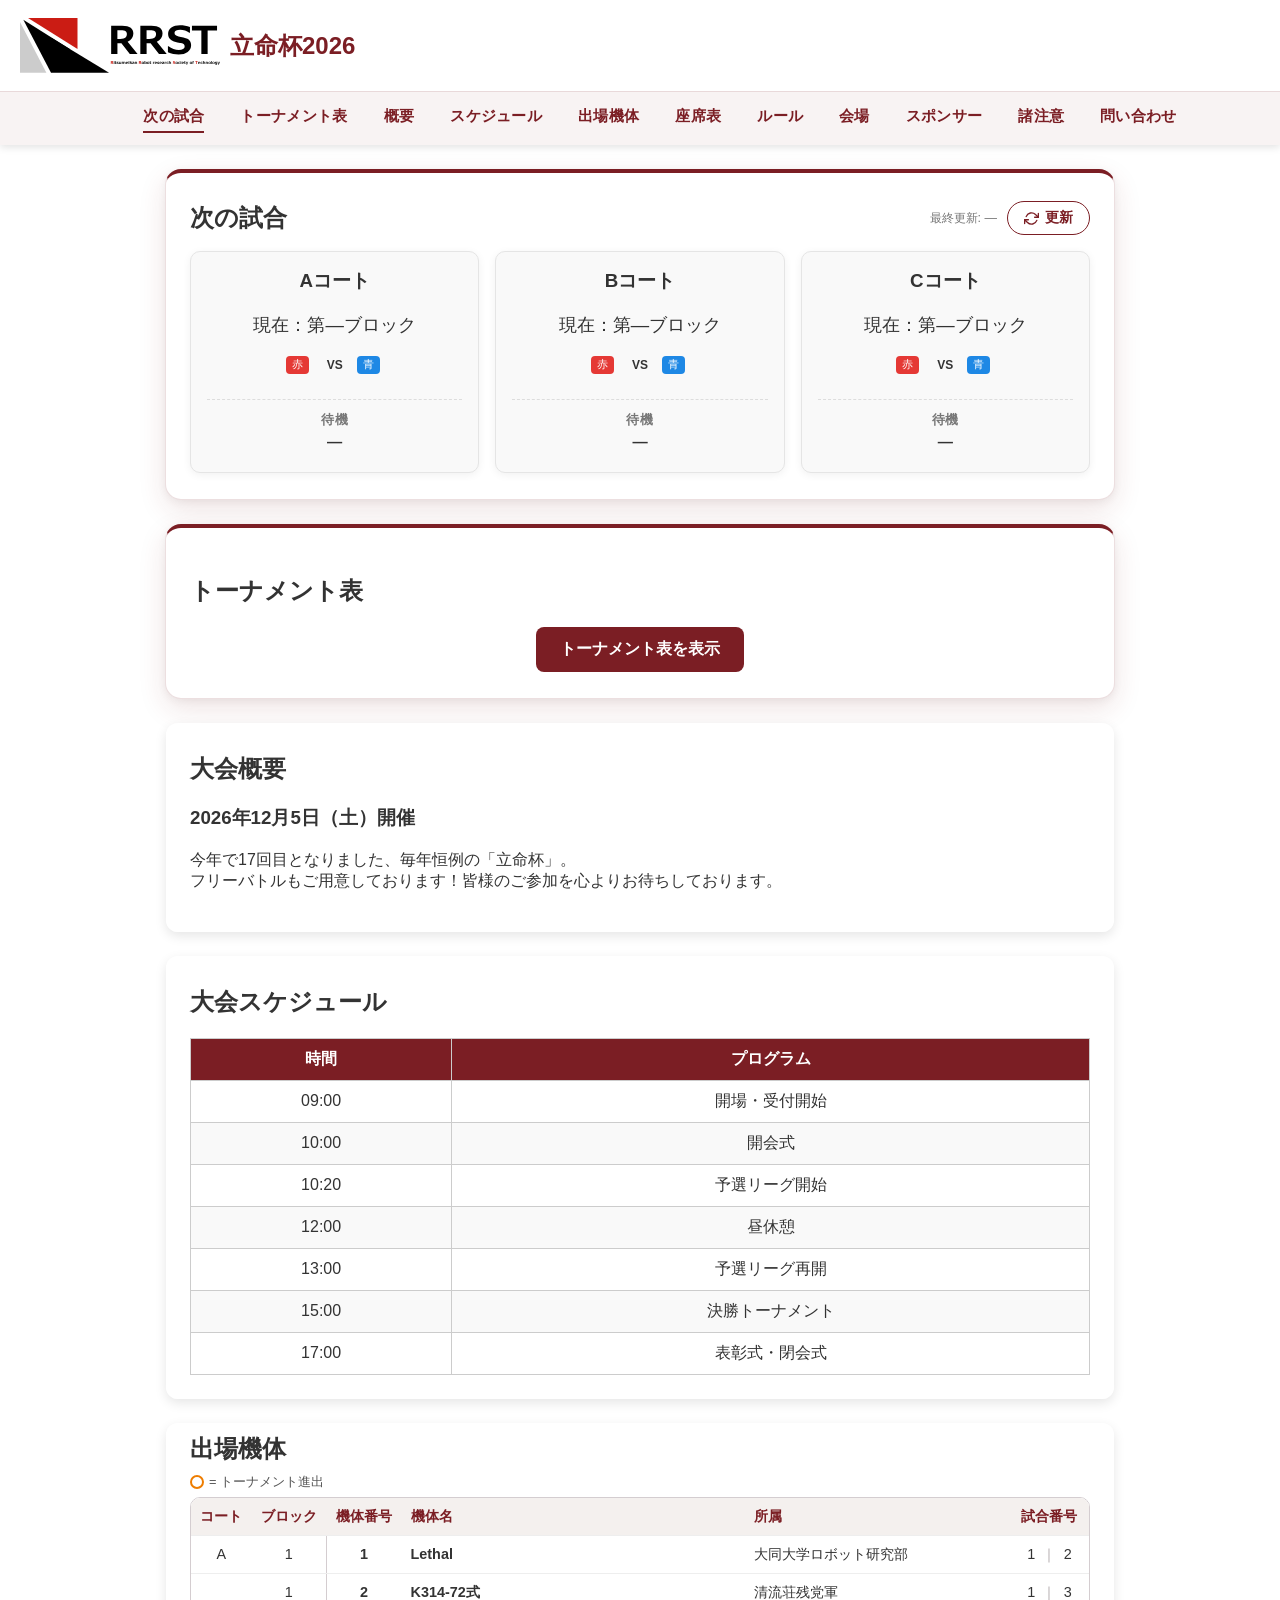
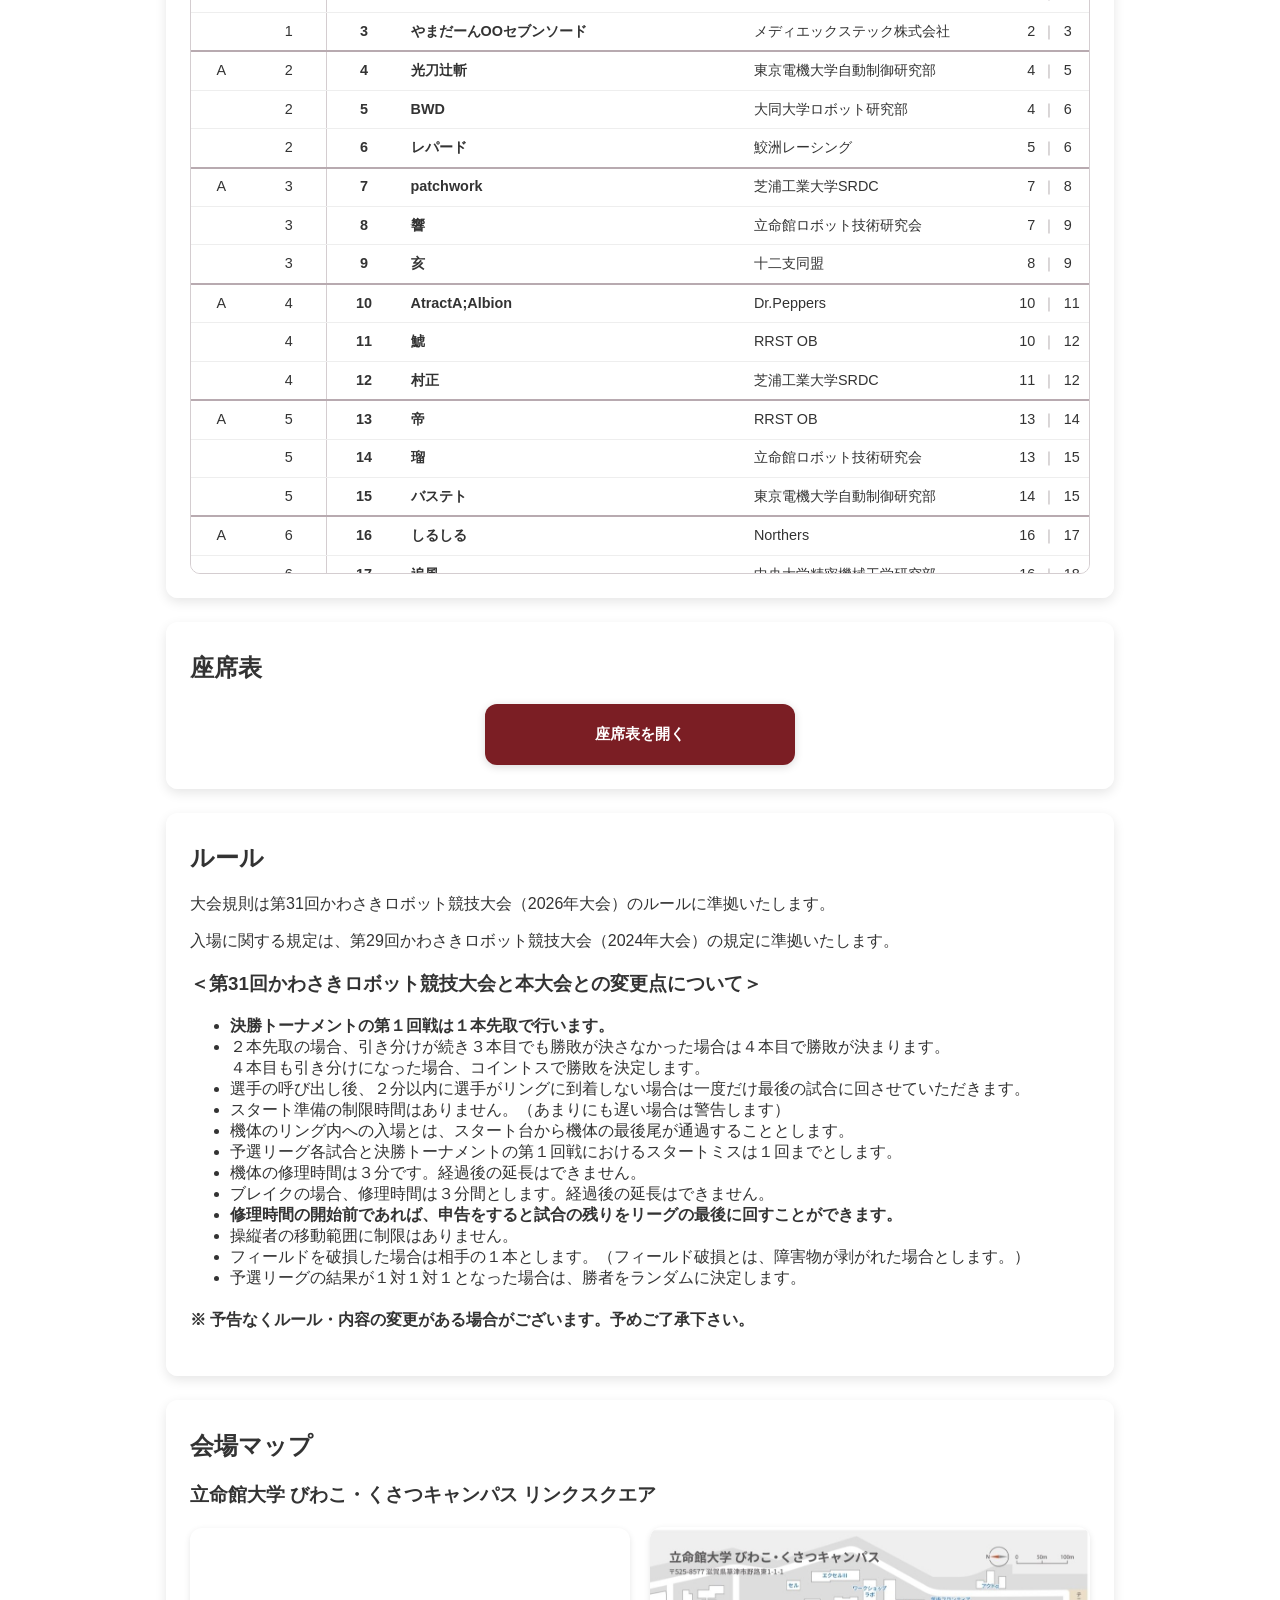
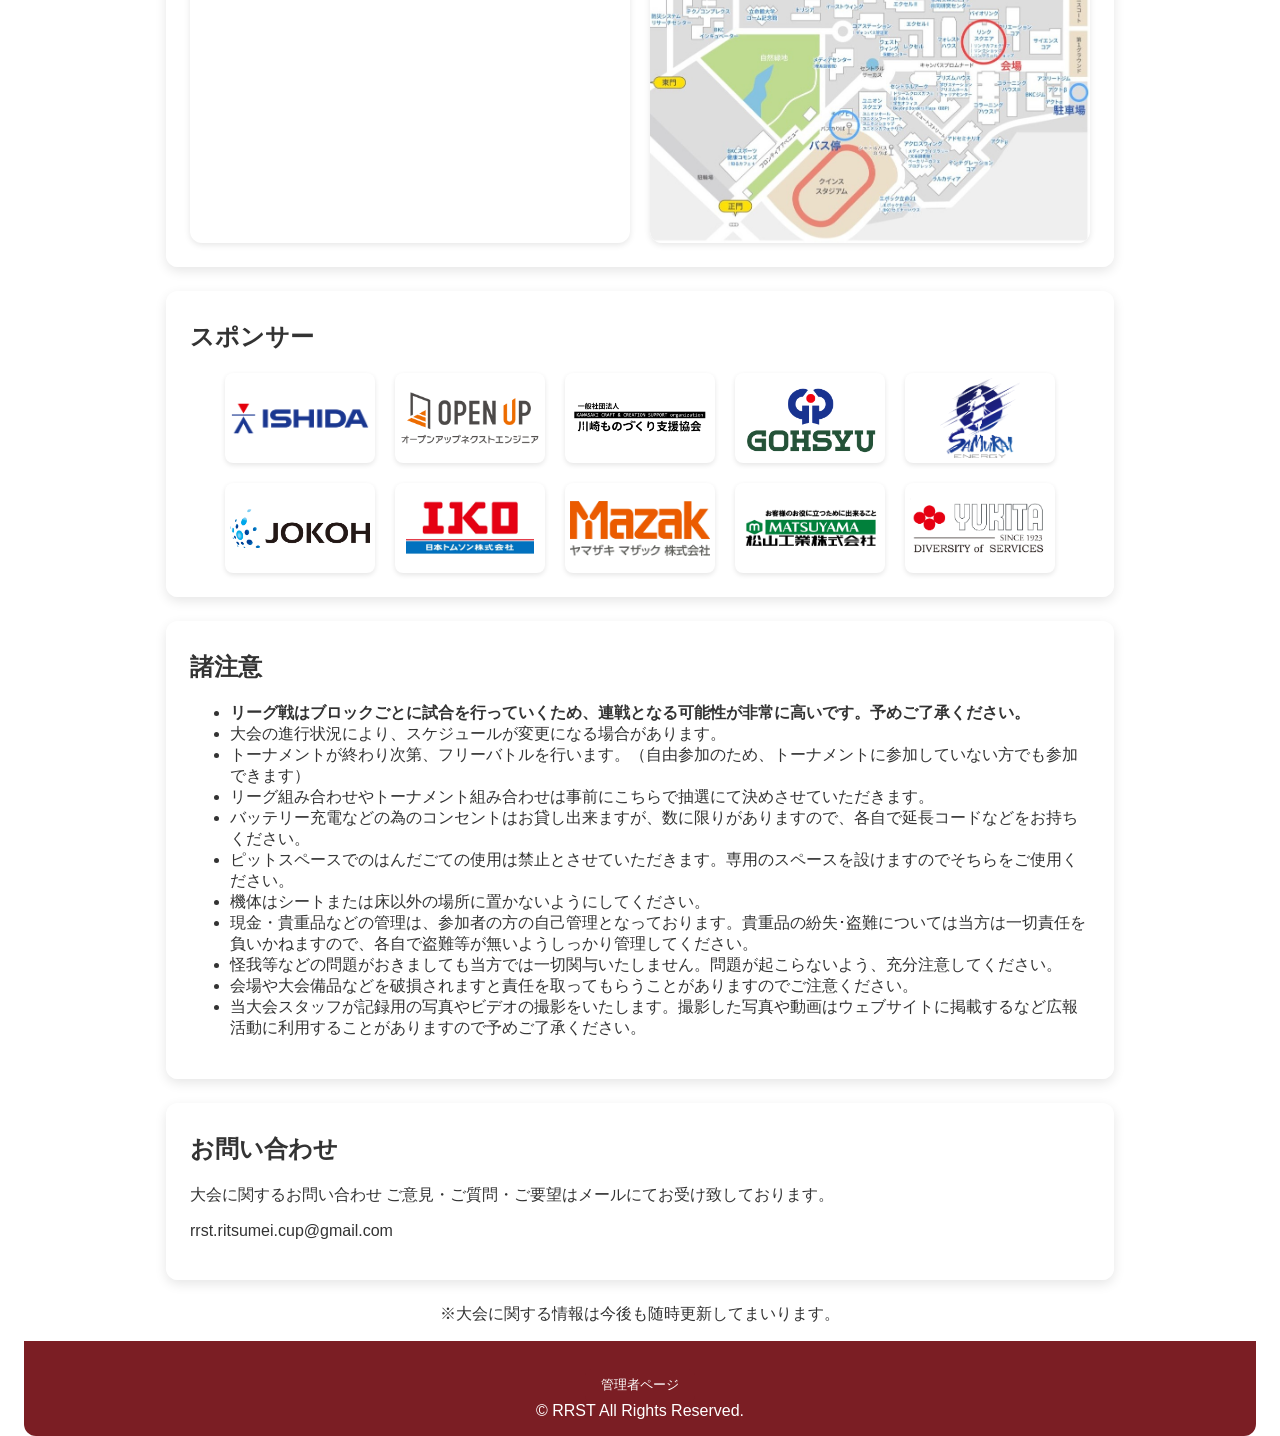
==== index.html @ b20a4079 "進出アイコン調整済み" ====
<!DOCTYPE html>
<html lang="ja">
<head>
  <meta charset="utf-8" />
  <meta name="viewport" content="width=device-width, initial-scale=1" />
  <title>立命杯2026</title>
  
  <!-- キャッシュ制御 -->
  <meta http-equiv="Cache-Control" content="no-cache, no-store, must-revalidate" />
  <meta http-equiv="Pragma" content="no-cache" />
  <meta http-equiv="Expires" content="0" />
  
  <link rel="stylesheet" href="style.css?v=20260833">
</head>
<body>
  <!-- オープニングエフェクト -->
  <div class="opening-overlay">
    <div class="opening-lines" aria-hidden="true">
      <span></span><span></span><span></span><span></span>
      <span></span><span></span><span></span><span></span>
    </div>
    <div class="opening-content">
      <div class="opening-logo">
        <img src="image/logo.svg" alt="立命杯2026">
      </div>
      <h1 class="opening-title">立命杯 <span data-setting="year">2026</span></h1>
      <p class="opening-date"><span data-setting="date-dot">2026.12.5(土)</span> 開催</p>
      <div class="opening-line"></div>
    </div>
  </div>

   <header>
    <div class="header-top">
      <div class="brand">
        <div class="logo">
          <img src="image/logo.svg" alt="大会ロゴ">
        </div>
        <div>
          <div class="title">立命杯<span data-setting="year">2026</span></div>
        </div>
      </div>

    <button class="menu-toggle" aria-label="メニューを開く">☰</button>
    </div>

    <div class="quick-nav" id="quick-nav">
      <a href="#entry" data-target="entry" data-show-if="entryOpen" style="display:none">応募</a>
      <a href="#next-match" data-target="next-match">次の試合</a>
      <a href="#tournament" data-target="tournament">トーナメント表</a>
      <a href="#schedule" data-target="schedule">スケジュール</a>
      <a href="#entries" data-target="entries">出場機体</a>
      <a href="#documents" data-target="documents">座席表</a>
      <a href="#rules" data-target="rules">ルール</a>
      <a href="#venue" data-target="venue">会場</a>
    </div>

    <nav>
      <a href="#entry" data-show-if="entryOpen" style="display:none">応募</a>
      <a href="#next-match">次の試合</a>
      <a href="#tournament">トーナメント表</a>
      <a href="#about">概要</a>
      <a href="#schedule">スケジュール</a>
      <a href="#entries">出場機体</a>
      <a href="#documents">座席表</a>
      <a href="#rules">ルール</a>
      <a href="#venue">会場</a>
      <a href="#sponsors">スポンサー</a>
      <a href="#caution">諸注意</a>
      <a href="#contact">問い合わせ</a>
    </nav>
  </header>

  <main>
    <!-- 応募セクション: 表示するかどうかは、管理者ページの「大会設定」で決めます(settings.txt の entryOpen) -->
    <section id="entry" class="card" data-show-if="entryOpen" style="display:none">
      <h2>応募</h2>
      <p>試合に参加される方は以下のボタンからお申し込みください。</p>
      <p>〆切：10月10日</p>
      <div style="text-align: center; margin-top: 1rem;">
        <a href="#" data-href-setting="entryFormUrl" 
           style="display: inline-block; padding: 12px 24px; background-color: var(--primary); color: white; text-decoration: none; border-radius: 8px; font-weight: bold; text-align: center;">
          応募フォームを開く
        </a>
      </div>
    </section>

    <!-- 次の試合（最優先で先頭に表示） -->
    <section id="next-match" class="card2">
      <div class="next-match-head">
        <h2>次の試合</h2>
        <div class="refresh-area">
          <span class="last-updated" id="last-updated">最終更新: —</span>
          <button id="refresh-match-btn" class="refresh-btn" type="button">
            <span class="refresh-icon">
              <svg viewBox="0 0 24 24" width="15" height="15" fill="none" stroke="currentColor" stroke-width="2.2" stroke-linecap="round" stroke-linejoin="round">
                <polyline points="23 4 23 10 17 10"></polyline>
                <polyline points="1 20 1 14 7 14"></polyline>
                <path d="M3.51 9a9 9 0 0 1 14.85-3.36L23 10M1 14l4.64 4.36A9 9 0 0 0 20.49 15"></path>
              </svg>
            </span>
            更新
          </button>
        </div>
      </div>
      <div class="courts">
        <div class="court">
          <div class="court-head">
            <h3>Aコート</h3>
            <button class="refresh-btn-mini" type="button" data-court="a" aria-label="Aコートを更新">
              <svg viewBox="0 0 24 24" width="13" height="13" fill="none" stroke="currentColor" stroke-width="2.4" stroke-linecap="round" stroke-linejoin="round">
                <polyline points="23 4 23 10 17 10"></polyline>
                <polyline points="1 20 1 14 7 14"></polyline>
                <path d="M3.51 9a9 9 0 0 1 14.85-3.36L23 10M1 14l4.64 4.36A9 9 0 0 0 20.49 15"></path>
              </svg>
              更新
            </button>
          </div>
          <p class="nmsize">現在：第<span id="match-a">—</span>ブロック</p>
          <p class="color-legend"><span class="label-red">赤</span><span class="vs">VS</span><span class="label-blue">青</span></p>
          <div class="match-list" id="match-a-list"></div>
          <div class="waiting-block">
            <p class="waiting-label">待機</p>
            <p class="waiting-roster" id="match-a-waiting-roster">—</p>
            <div class="waiting-match-list" id="match-a-waiting-list"></div>
          </div>
        </div>

        <div class="court">
          <div class="court-head">
            <h3>Bコート</h3>
            <button class="refresh-btn-mini" type="button" data-court="b" aria-label="Bコートを更新">
              <svg viewBox="0 0 24 24" width="13" height="13" fill="none" stroke="currentColor" stroke-width="2.4" stroke-linecap="round" stroke-linejoin="round">
                <polyline points="23 4 23 10 17 10"></polyline>
                <polyline points="1 20 1 14 7 14"></polyline>
                <path d="M3.51 9a9 9 0 0 1 14.85-3.36L23 10M1 14l4.64 4.36A9 9 0 0 0 20.49 15"></path>
              </svg>
              更新
            </button>
          </div>
          <p class="nmsize">現在：第<span id="match-b">—</span>ブロック</p>
          <p class="color-legend"><span class="label-red">赤</span><span class="vs">VS</span><span class="label-blue">青</span></p>
          <div class="match-list" id="match-b-list"></div>
          <div class="waiting-block">
            <p class="waiting-label">待機</p>
            <p class="waiting-roster" id="match-b-waiting-roster">—</p>
            <div class="waiting-match-list" id="match-b-waiting-list"></div>
          </div>
        </div>

        <div class="court">
          <div class="court-head">
            <h3>Cコート</h3>
            <button class="refresh-btn-mini" type="button" data-court="c" aria-label="Cコートを更新">
              <svg viewBox="0 0 24 24" width="13" height="13" fill="none" stroke="currentColor" stroke-width="2.4" stroke-linecap="round" stroke-linejoin="round">
                <polyline points="23 4 23 10 17 10"></polyline>
                <polyline points="1 20 1 14 7 14"></polyline>
                <path d="M3.51 9a9 9 0 0 1 14.85-3.36L23 10M1 14l4.64 4.36A9 9 0 0 0 20.49 15"></path>
              </svg>
              更新
            </button>
          </div>
          <p class="nmsize">現在：第<span id="match-c">—</span>ブロック</p>
          <p class="color-legend"><span class="label-red">赤</span><span class="vs">VS</span><span class="label-blue">青</span></p>
          <div class="match-list" id="match-c-list"></div>
          <div class="waiting-block">
            <p class="waiting-label">待機</p>
            <p class="waiting-roster" id="match-c-waiting-roster">—</p>
            <div class="waiting-match-list" id="match-c-waiting-list"></div>
          </div>
        </div>
      </div>
    </section>
 
    <!-- トーナメント表 -->
    <section id="tournament" class="card2">
      <h2>トーナメント表</h2>
      <div style="text-align: center; margin-top: 1rem;">
        <a href="tournament.html" 
           style="display: inline-block; padding: 12px 24px; background-color: var(--primary); color: white; text-decoration: none; border-radius: 8px; font-weight: bold; text-align: center;">
          トーナメント表を表示
        </a>
      </div>
    </section>

    <!-- 大会概要 -->
    <section id="about" class="card">
      <h2>大会概要</h2>
      <h3><span data-setting="date-long">2026年12月5日（土）</span>開催</h3>
      <p>今年で<span data-setting="edition">17</span>回目となりました、毎年恒例の「立命杯」。
      </br>フリーバトルもご用意しております！皆様のご参加を心よりお待ちしております。</p>
    </section>

    <!-- スケジュール -->
    <section id="schedule" class="card">
      <h2>大会スケジュール</h2>
      <table class="schedule-table">
        <thead>
          <tr>
            <th>時間</th>
            <th>プログラム</th>
          </tr>
        </thead>
        <tbody>
          <tr>
            <td>09:00</td>
            <td>開場・受付開始</td>
          </tr>
          <tr>
            <td>10:00</td>
            <td>開会式</td>
          </tr>
          <tr>
            <td>10:20</td>
            <td>予選リーグ開始</td>
          </tr>
          <tr>
            <td>12:00</td>
            <td>昼休憩</td>
          </tr>
          <tr>
            <td>13:00</td>
            <td>予選リーグ再開</td>
          </tr>
          <tr>
            <td>15:00</td>
            <td>決勝トーナメント</td>
          </tr>
          <tr>
            <td>17:00</td>
            <td>表彰式・閉会式</td>
          </tr>
        </tbody>
      </table>
    </section>

    <!-- 出場機体(documents/entries.csv を entries.js が読み込んで表示) -->
    <section id="entries" class="card" hidden>
      <h2>出場機体</h2>
      <div id="entry-list"></div>
    </section>


    <!-- 座席表 -->
    <section id="documents" class="card">
      <h2>座席表</h2>
      <div class="document-links">
        <!--
        <a href="documents/リーグ表_Aリング.pdf" target="_blank" class="document-link">
          <span class="icon">📄</span>
          <span class="text">Aリーグ表を開く</span>
        </a>
        <a href="documents/リーグ表_Bリング.pdf" target="_blank" class="document-link">
          <span class="icon">📄</span>
          <span class="text">Bリーグ表を開く</span>
        </a>
        <a href="documents/リーグ表_Cリング.pdf" target="_blank" class="document-link">
          <span class="icon">📄</span>
          <span class="text">Cリーグ表を開く</span>
        </a>
        -->
        <a href="documents/座席表.pdf" target="_blank" class="document-link">
          <span class="text">座席表を開く</span>
        </a>
      </div>
    </section>

    <!-- ルール -->
    <section id="rules" class="card">
      <h2>ルール</h2>
      <p>大会規則は第31回かわさきロボット競技大会（2026年大会）のルールに準拠いたします。</p>
      <p>入場に関する規定は、第29回かわさきロボット競技大会（2024年大会）の規定に準拠いたします。</p>
      <h3>＜第31回かわさきロボット競技大会と本大会との変更点について＞</h3>
      <ul>
        <li><strong>決勝トーナメントの第１回戦は１本先取で行います。</strong></li>
        <li>２本先取の場合、引き分けが続き３本目でも勝敗が決さなかった場合は４本目で勝敗が決まります。
        </br>４本目も引き分けになった場合、コイントスで勝敗を決定します。</li>
        <li>選手の呼び出し後、２分以内に選手がリングに到着しない場合は一度だけ最後の試合に回させていただきます。</li>
        <li>スタート準備の制限時間はありません。（あまりにも遅い場合は警告します）</li>
        <li>機体のリング内への入場とは、スタート台から機体の最後尾が通過することとします。</li>
        <li>予選リーグ各試合と決勝トーナメントの第１回戦におけるスタートミスは１回までとします。</li>
        <li>機体の修理時間は３分です。経過後の延長はできません。</li>
        <li>ブレイクの場合、修理時間は３分間とします。経過後の延長はできません。</li>
        <li><strong>修理時間の開始前であれば、申告をすると試合の残りをリーグの最後に回すことができます。</strong></li>
        <li>操縦者の移動範囲に制限はありません。</li>
        <li>フィールドを破損した場合は相手の１本とします。（フィールド破損とは、障害物が剥がれた場合とします。）</li>
        <li>予選リーグの結果が１対１対１となった場合は、勝者をランダムに決定します。</li>
      </ul>
      <h4>※ 予告なくルール・内容の変更がある場合がございます。予めご了承下さい。</h4>
    </section>

    <!-- 会場 -->
    <section id="venue" class="card">
      <h2>会場マップ</h2>
      <h3>立命館大学 びわこ・くさつキャンパス リンクスクエア</h3>
      <div class="venue-container">
        <!-- Google Maps -->
        <iframe 
          src="https://www.google.com/maps/embed?pb=!1m18!1m12!1m3!1d3268.981545885466!2d135.96105967409443!3d34.98212696806354!2m3!1f0!2f0!3f0!3m2!1i1024!2i768!4f13.1!3m3!1m2!1s0x60016dc10d85ceb9%3A0x18a0454b259587c9!2z56uL5ZG96aSo5aSn5a2mIOOBs-OCj-OBk-OBu-OBleOBpOOCreODo-ODs-ODkeOCuQ!5e0!3m2!1sja!2sjp!4v1760561627054!5m2!1sja!2sjp" 
          width="400" height="315" style="border:0;" allowfullscreen="" loading="lazy" referrerpolicy="no-referrer-when-downgrade">
        </iframe>
        
        <!-- 会場写真 -->
        <div class="venue-photo">
          <img src="image/map.jpg" alt="会場の様子">
        </div>
      </div>
    </section>
    
    <!-- スポンサー -->
    <section id="sponsors" class="card"> 
      <h2>スポンサー</h2>
      <div class="sponsor-logos">
        <img src="image/logo1.png" alt="スポンサー1">
        <img src="image/logo2.svg" alt="スポンサー2">
        <img src="image/logo3.png" alt="スポンサー3">
        <img src="image/logo4.gif" alt="スポンサー4">
        <img src="image/logo5.png" alt="スポンサー5">
        <img src="image/logo6.jpg" alt="スポンサー6">
        <img src="image/logo7.webp" alt="スポンサー7">
        <img src="image/logo8.avif" alt="スポンサー8">
        <img src="image/logo9.png" alt="スポンサー9">
        <img src="image/logo10.png" alt="スポンサー10">
      </div>
    </section>

    <section id="caution" class="card">
      <h2>諸注意</h2>
      <ul>
        <li><strong>リーグ戦はブロックごとに試合を行っていくため、連戦となる可能性が非常に高いです。予めご了承ください。</strong></li>
        <li>大会の進行状況により、スケジュールが変更になる場合があります。</li>
        <li>トーナメントが終わり次第、フリーバトルを行います。（自由参加のため、トーナメントに参加していない方でも参加できます）</li>
        <li>リーグ組み合わせやトーナメント組み合わせは事前にこちらで抽選にて決めさせていただきます。</li>
        <li>バッテリー充電などの為のコンセントはお貸し出来ますが、数に限りがありますので、各自で延長コードなどをお持ちください。</li>
        <li>ピットスペースでのはんだごての使用は禁止とさせていただきます。専用のスペースを設けますのでそちらをご使用ください。</li>
        <li>機体はシートまたは床以外の場所に置かないようにしてください。</li>
        <li>現金・貴重品などの管理は、参加者の方の自己管理となっております。貴重品の紛失･盗難については当方は一切責任を負いかねますので、各自で盗難等が無いようしっかり管理してください。</li>
        <li>怪我等などの問題がおきましても当方では一切関与いたしません。問題が起こらないよう、充分注意してください。</li>
        <li>会場や大会備品などを破損されますと責任を取ってもらうことがありますのでご注意ください。</li>
        <li>当大会スタッフが記録用の写真やビデオの撮影をいたします。撮影した写真や動画はウェブサイトに掲載するなど広報活動に利用することがありますので予めご了承ください。</li>
      </ul>
    </section>

    <!-- お問い合わせ -->
    <section id="contact" class="card">
      <h2>お問い合わせ</h2>
      <p>大会に関するお問い合わせ ご意見・ご質問・ご要望はメールにてお受け致しております。</p>
      <p>rrst.ritsumei.cup@gmail.com</p>
    </section>

    <p class="last">※大会に関する情報は今後も随時更新してまいります。</p>
  </main>

  <footer>
    <p class="admin-link"><a href="admin.html">管理者ページ</a></p>
    © RRST All Rights Reserved.
  </footer>

  <!-- 末尾 -->
  <script src="settings.js?v=20261125"></script>
  <script src="script.js?v=20260920"></script>
  <script src="entries.js?v=20261127"></script>
  <script src="quicknav.js?v=20261122"></script>
</body>
</html>
---- style.css ----
html {
  scroll-behavior: smooth;
}

@media (prefers-reduced-motion: reduce) {
  html {
    scroll-behavior: auto;
  }
}

:root {
  --primary: #7b1e24;       /* ヘッダー・アクセント */
  --primary-light: #a54c52; /* ボタンやリンク */
  --bg: #ffffff;            /* ページ全体の背景 */
  --card-bg: rgba(255,255,255,0.9); /* セクション背景（半透明で写真対応） */
  --text-dark: #333;
  --text-light: #fff;
  --muted: #777;
  --header-h: 150px; /* JSで実測して上書きされる（フォールバック値） */
}

body {
  margin: 0;
  font-family: "Noto Sans JP", sans-serif;
  background-color: var(--bg);
  color: var(--text-dark);
  padding-top: var(--header-h); /* ヘッダー固定分の余白（JSで実測して自動調整） */
  padding-left: 24px;
  padding-right: 24px;
}

/* ヘッダー */
header {
  position: fixed;
  top: 0; left: 0;
  width: 100%;
  background-color: #fff;
  color: var(--primary);
  box-shadow: 0 2px 8px rgba(0,0,0,0.12);
  z-index: 1000;
}

/* 1段目：ロゴ＋ハンバーガー */
.header-top {
  display: flex;
  justify-content: space-between;
  align-items: center;
  padding: 8px 20px;
}

header .brand {
  display: flex;
  align-items: center;
  gap: 10px;
  min-width: 0; /* テキスト省略のため */
}

header .logo {
  width: 200px;
  height: 75px;
  flex-shrink: 0;
}

.logo img {
  width: 100%;
  height: 100%;
  object-fit: contain;
}

header .title {
  font-weight: bold;
  font-size: 1.5em;
  white-space: nowrap;
  color: var(--primary);
}

/* 2段目：常時表示のクイックタブバー */
.quick-nav {
  display: flex;
  gap: 8px;
  padding: 8px 16px;
  overflow-x: auto;
  -webkit-overflow-scrolling: touch;
  background-color: rgba(123, 30, 36, 0.05);
  border-top: 1px solid rgba(123, 30, 36, 0.12);
  scrollbar-width: none;
}

.quick-nav::-webkit-scrollbar {
  display: none;
}

.quick-nav a {
  flex-shrink: 0;
  display: flex;
  align-items: center;
  gap: 5px;
  padding: 7px 14px;
  border-radius: 999px;
  background-color: rgba(123, 30, 36, 0.06);
  color: var(--primary);
  text-decoration: none;
  font-size: 0.85em;
  font-weight: bold;
  white-space: nowrap;
  border: 1px solid rgba(123, 30, 36, 0.25);
  transition: background-color 0.2s, transform 0.15s, border-color 0.2s, color 0.2s;
}

.quick-nav a:hover {
  background-color: rgba(123, 30, 36, 0.15);
  transform: translateY(-1px);
}

.quick-nav a.active {
  background-color: var(--primary);
  color: var(--text-light);
  border-color: var(--primary);
}

/* ハンバーガーで開く全項目メニュー（ドロワー） */
header nav {
  display: flex;
  flex-direction: column;
  width: 100%;
  background-color: var(--primary);
  text-align: center;
  overflow: hidden;
  max-height: 0;
  opacity: 0;
  padding: 0;
  transition: max-height 0.35s ease, opacity 0.25s ease, padding 0.35s ease;
  box-shadow: 0 6px 10px rgba(0,0,0,0.2);
}

header nav a {
  display: block;
  margin: 0;
  padding: 12px 0;
  text-decoration: none;
  color: var(--text-light);
  font-weight: bold;
  border-top: 1px solid rgba(255,255,255,0.15);
}

header nav a:hover {
  background-color: rgba(255,255,255,0.1);
  color: #f4cccc;
}

/* メニュー展開時 */
header.nav-open nav {
  max-height: 600px;
  opacity: 1;
  padding: 4px 0 10px;
}

/* ハンバーガーボタン */
.menu-toggle {
  display: block;
  font-size: 1.8rem;
  line-height: 1;
  background: none;
  border: none;
  color: var(--primary);
  cursor: pointer;
  margin-right: 0;
  padding: 4px 8px;
  transition: transform 0.3s ease;
}

header.nav-open .menu-toggle {
  transform: rotate(90deg);
}

/* ---------- パソコン版：フルメニューを常時横並びで表示 ---------- */
@media (min-width: 901px) {
  .menu-toggle {
    display: none;
  }

  .quick-nav {
    display: none;
  }

  header nav {
    position: static;
    display: flex;
    flex-direction: row;
    justify-content: center;
    align-items: center;
    flex-wrap: wrap;
    gap: 8px 36px;
    width: 100%;
    max-height: none;
    opacity: 1;
    overflow: visible;
    padding: 12px 20px;
    background-color: rgba(123, 30, 36, 0.05);
    border-top: 1px solid rgba(123, 30, 36, 0.12);
    box-shadow: none;
  }

  header nav a {
    position: relative;
    display: inline-block;
    padding: 2px 0 6px;
    margin: 0;
    border-top: none;
    font-size: 0.95em;
    letter-spacing: 0.02em;
    color: var(--primary);
  }

  header nav a::after {
    content: "";
    position: absolute;
    left: 0;
    right: 0;
    bottom: 0;
    height: 2px;
    background-color: var(--primary);
    transform: scaleX(0);
    transform-origin: center;
    transition: transform 0.2s ease;
  }

  header nav a:hover {
    background: none;
    color: var(--primary);
  }

  header nav a:hover::after,
  header nav a.active::after {
    transform: scaleX(1);
  }

  header nav a.active {
    color: var(--primary);
    font-weight: 700;
  }
}

@media (min-width: 1200px) {
  .card,
  .card2 {
    max-width: 1080px;
  }

  .venue-container iframe,
  .venue-container .venue-photo {
    max-width: 500px;
  }
}

@media (max-width: 600px) {
  :root {
    --header-h: 128px; /* JSが実測するまでの暫定値 */
  }

  header .logo {
    width: 130px;
    height: 48px;
    padding: 4px;
  }

  header .title {
    font-size: 1.1em;
  }

  .header-top {
    padding: 6px 14px;
  }

  .quick-nav {
    padding: 6px 12px;
  }

  .quick-nav a {
    font-size: 0.78em;
    padding: 6px 11px;
  }
}

/* メインビジュアル */
.hero {
  position: relative;
  background: url('hero-bg.jpg') center/cover no-repeat;
  color: var(--text-light);
  text-align: center;
  padding: 80px 24px;
  border-radius: 12px;
  margin: 24px auto;
  max-width: 900px;
}

.hero::before {
  content: "";
  position: absolute;
  top: 0; left: 0;
  width: 100%; height: 100%;
  background: rgba(255,255,255,0.2); /* 白オーバーレイで文字読みやすく */
  backdrop-filter: blur(5px);
  border-radius: 12px;
  z-index: 0;
}

.hero h1 {
  position: relative;
  z-index: 1;
  font-size: 32px;
  margin: 0;
}

.hero p {
  position: relative;
  z-index: 1;
  margin-top: 12px;
}

/* セクション共通 */
.card {
  position: relative;
  background: var(--card-bg);
  border-radius: 12px;
  box-shadow: 0 4px 12px rgba(0,0,0,0.1);
  margin: 24px auto;
  max-width: 900px;
  padding-left: 24px;
  padding-right: 24px;
  padding-bottom: 24px;
  padding-top: 10px;
  scroll-margin-top: calc(var(--header-h) + 12px);
}

/* スケジュール表 */
.schedule-table {
  width: 100%;
  border-collapse: collapse;
  text-align: center;
}

.schedule-table th, .schedule-table td {
  border: 1px solid #ccc;
  padding: 10px;
}

.schedule-table th {
  background-color: var(--primary);
  color: var(--text-light);
}

.schedule-table tr:nth-child(even) {
  background-color: #f9f9f9;
}

/* 次の試合 */
.next-match-head {
  display: flex;
  align-items: center;
  justify-content: space-between;
  flex-wrap: wrap;
  gap: 8px;
}

.next-match-head h2 {
  margin: 0;
}

.refresh-area {
  display: flex;
  align-items: center;
  gap: 10px;
}

.last-updated {
  font-size: 0.78em;
  color: var(--muted);
  white-space: nowrap;
}

.refresh-btn {
  display: inline-flex;
  align-items: center;
  gap: 6px;
  padding: 7px 16px;
  border: 1px solid var(--primary);
  background-color: #fff;
  color: var(--primary);
  border-radius: 999px;
  font-weight: bold;
  font-size: 0.85em;
  cursor: pointer;
  transition: background-color 0.2s, color 0.2s, transform 0.15s;
}

.refresh-btn:hover {
  background-color: var(--primary);
  color: var(--text-light);
}

.refresh-btn:active {
  transform: scale(0.95);
}

.refresh-btn .refresh-icon {
  display: inline-flex;
  align-items: center;
}

.refresh-btn .refresh-icon svg {
  display: block;
}

.refresh-btn.is-refreshing .refresh-icon {
  animation: refreshSpin 0.5s linear;
}

@keyframes refreshSpin {
  from { transform: rotate(0deg); }
  to { transform: rotate(360deg); }
}

.courts {
  display: flex;
  gap: 1rem;
  flex-wrap: wrap;
  margin-top: 1rem;
}

.court {
  flex: 1;
  min-width: 250px; /* 最小幅を設定 */
  padding: 1rem;
  border: 1px solid #e5e5e5;
  border-radius: 10px;
  background-color: #f9f9f9;
  text-align: center;
  box-shadow: 0 2px 8px rgba(0, 0, 0, 0.06);
}

.court-head {
  display: flex;
  align-items: center;
  justify-content: center;
  gap: 8px;
  position: relative;
}

.court-head h3 {
  margin: 0;
}

/* コート内のミニ更新ボタン：スマホでのみ表示（スクロール不要にするため） */
.refresh-btn-mini {
  display: none;
}

/* 現在の3体グループ（3試合とも表示、今の試合だけ強調） */
.match-list {
  display: flex;
  flex-direction: column;
  gap: 6px;
  margin: 0.75rem 0;
}

.match-row {
  display: flex;
  align-items: center;
  justify-content: center;
  gap: 6px;
  flex-wrap: wrap;
  font-size: 0.82em;
  color: var(--muted);
}

.match-row .match-num {
  font-weight: bold;
  opacity: 0.7;
  min-width: 1.1em;
}

.match-row.is-current {
  font-size: 1.2em;
  font-weight: bold;
  color: var(--text-dark);
}

.match-row.is-current .match-num {
  opacity: 1;
  color: var(--primary);
}

.current-names {
  display: flex;
  flex-direction: column;
  gap: 2px;
  margin-top: 4px;
  padding-top: 4px;
  border-top: 1px solid #eee;
  font-size: 0.75em;
  color: var(--muted);
}

/* 待機（次の3体グループ） */
.waiting-block {
  margin-top: 0.85rem;
  padding-top: 0.7rem;
  border-top: 1px dashed #ddd;
}

.waiting-label {
  font-size: 0.8em;
  font-weight: bold;
  color: var(--muted);
  margin: 0 0 4px;
  letter-spacing: 0.05em;
}

.waiting-roster {
  font-size: 0.95em;
  font-weight: 600;
  color: var(--text-dark);
  margin: 0 0 6px;
}

.waiting-match-list {
  display: flex;
  flex-direction: column;
  gap: 2px;
}

.waiting-row {
  display: flex;
  align-items: center;
  justify-content: center;
  gap: 6px;
  flex-wrap: wrap;
  font-size: 0.72em;
  color: var(--muted);
}

.waiting-row .match-num {
  font-weight: bold;
  opacity: 0.6;
  min-width: 1.1em;
}

/* 会場マップ */
.venue-container {
  display: flex;
  gap: 20px;
  justify-content: center;
  align-items: center;
  flex-wrap: wrap;
}

.venue-container iframe,
.venue-container .campus-map,
.venue-container .venue-photo {
  flex: 1;
  min-width: 300px;
  max-width: 600px;
  border-radius: 12px;
  box-shadow: 0 2px 6px rgba(0,0,0,0.1);
}

.venue-photo {
  overflow: hidden; /* 追加 */
}

.venue-photo img {
  width: 100%;
  height: auto;
  border-radius: 12px;
  object-fit: cover;
  display: block; /* 追加 */
}

@media (max-width: 600px) {
  .venue-container {
    flex-direction: column;
  }
  
  .venue-container iframe,
  .venue-container .venue-photo {
    min-width: 100%;
    max-width: 100%; /* 追加 */
  }
}

/* スポンサー */
.sponsor-logos {
  display: flex;
  justify-content: center;  /* 中央揃え */
  gap: 20px;                /* ロゴ間の隙間 */
  flex-wrap: wrap;           /* 狭い画面では下に折り返す */
  align-items: center;
  margin-top: 20px;
}

.sponsor-logos img {
  width: 150px;           /* 表示枠の幅を統一 */
  height: 90px;           /* 表示枠の高さを統一 */
  box-sizing: border-box;
  object-fit: contain;    /* アスペクト比保持 */
  border-radius: 8px;
  background-color: #fff; /* 透過ロゴの背景 */
  padding: 5px;
  box-shadow: 0 2px 5px rgba(0,0,0,0.1);
  transition: transform 0.2s, box-shadow 0.2s;
}

.sponsor-logos img:hover {
  transform: scale(1.05); /* ホバーで少し拡大 */
  box-shadow: 0 4px 12px rgba(0,0,0,0.2);
}

/* 配布資料 */
.document-links {
  display: flex;
  gap: 20px;
  justify-content: center;
  flex-wrap: wrap;
  margin-top: 20px;
}

.document-link {
  display: flex;
  flex-direction: column;
  align-items: center;
  gap: 10px;
  padding: 20px 30px;
  background-color: var(--primary);
  color: var(--text-light);
  text-decoration: none;
  border-radius: 12px;
  transition: background-color 0.3s, transform 0.2s;
  box-shadow: 0 2px 8px rgba(0,0,0,0.15);
  min-width: 180px; /* 少し狭く */
  flex: 1 1 calc(33.333% - 20px); /* 3列に均等配置 */
  max-width: 250px; /* 最大幅を制限 */
}

.document-link:hover {
  background-color: var(--primary-light);
  transform: translateY(-3px);
  box-shadow: 0 4px 12px rgba(0,0,0,0.25);
}

.document-link .icon {
  font-size: 2.5em;
}

.document-link .text {
  font-weight: bold;
  text-align: center;
  font-size: 0.95em; /* 少し小さく */
}

@media (max-width: 600px) {
  .document-link {
    min-width: 150px;
    padding: 15px 20px;
    flex: 1 1 100%; /* スマホでは縦並び */
    max-width: 300px;
  }
  
  .document-link .icon {
    font-size: 2em;
  }
  
  .document-link .text {
    font-size: 0.9em;
  }
}

/* トーナメント表ボタン */
#tournament a {
  transition: background-color 0.3s, transform 0.2s;
}

#tournament a:hover {
  background-color: var(--primary-light);
  transform: translateY(-2px);
  box-shadow: 0 4px 8px rgba(0,0,0,0.2);
}

@media (max-width: 600px) {
  .sponsor-logos img {
    width: 120px;
    height: 60px;
  }
  
  .document-link {
    min-width: 150px;
    padding: 15px 20px;
  }
  
  .document-link .icon {
    font-size: 2em;
  }
  
  .document-link .text {
    font-size: 0.9em;
  }
  
  #tournament a {
    width: 90%;
    max-width: 300px;
    box-sizing: border-box;
  }
}


/* フッター */
footer {
  background-color: var(--primary);
  color: var(--text-light);
  text-align: center;
  padding: 16px 24px;
  border-radius: 0 0 12px 12px;
}

/* レスポンシブ */
@media (max-width: 600px) {
  .hero h1 { font-size: 24px; }
  .courts { flex-direction: column; }
}

.card2 {
  position: relative;
  background: #fff;
  border-radius: 16px;
  box-shadow: 0 10px 28px rgba(123, 30, 36, 0.12), 0 2px 8px rgba(0, 0, 0, 0.05);
  margin: 24px auto;
  max-width: 900px;
  padding: 28px 24px 26px;
  border: 1px solid rgba(123, 30, 36, 0.14);
  border-top: 4px solid var(--primary);
  scroll-margin-top: calc(var(--header-h) + 12px);
}

.nmsize {
  font-size: 1.15em;
}

.color-legend {
  display: flex;
  align-items: center;
  justify-content: center;
  gap: 6px;
  margin: 0.4rem 0 0;
  font-size: 0.75em;
}

.team-red {
  color: #e53935;
  font-weight: bold;
}

.team-blue {
  color: #1e88e5;
  font-weight: bold;
}

.label-red {
  background-color: #e53935;
  color: white;
  border-radius: 4px;
  padding: 2px 6px;
  margin-right: 4px;
  font-size: 0.9em;
}

.label-blue {
  background-color: #1e88e5;
  color: white;
  border-radius: 4px;
  padding: 2px 6px;
  margin-right: 4px;
  font-size: 0.9em;
}

.vs {
  margin: 0 8px;
  font-weight: bold;
}

.last {
  text-align: center;
}

.admin-link {
  margin: 12px 0 0;
  text-align: center;
}

.admin-link a {
  display: inline-block;
  padding: 8px 16px;
  color: var(--text-light);
  background: var(--primary);
  border-radius: 6px;
  font-size: 0.8rem;
  text-decoration: none;
}

/* ---------- スマホ用 ---------- */
@media (max-width: 768px) {
  .teams {
    grid-template-columns: 1fr 30px 1fr; /* VSの幅を少し広げて調整 */
    gap: 0.3rem;
    width: 100%; /* 親要素いっぱいに広げる */
  }
  
  .team-line {
    padding: 0.5rem 0.3rem; /* 左右の余白を統一 */
    font-size: 0.85em;
  }
  
  .vs {
    font-size: 1em;
    padding: 0;
    text-align: center; /* 中央揃え */
  }
  
  .court {
    width: 100%;
    padding: 0.8rem; /* 上下左右同じ余白 */
    box-sizing: border-box; /* パディング込みで幅計算 */
  }
  
  .label-red,
  .label-blue {
    font-size: 0.75em;
    padding: 1px 4px;
  }
  
  .team-red,
  .team-blue {
    font-size: 0.9em;
    word-break: break-all;
  }
}

/* トーナメント表 */
.tournament-container {
  position: relative;
  width: 100%;
  padding-top: 50%;
  background: #000;
  border-radius: 8px;
  box-shadow: 0 4px 12px rgba(0,0,0,0.2);
  overflow: hidden;
}

.tournament-container iframe {
  position: absolute;
  top: 0;
  left: 6%;
  width: 110%;
  height: 100%;
  border: none;
  background: transparent;
}

/* PC表示時はボタンを非表示 */
@media (min-width: 601px) {
  #tournament > p {
    display: none;
  }
}

/* オープニングエフェクト */
.opening-overlay {
  position: fixed;
  top: 0;
  left: 0;
  width: 100%;
  height: 100%;
  background: #ffffff;
  z-index: 9999;
  display: flex;
  justify-content: center;
  align-items: flex-start;
  padding-top: 20vh;
  overflow: hidden;
  /* フェードアウトのあと、大きさを0にして完全に片付ける(出しっぱなしだと、スクロールのたびに全画面の重なりを描き直して重くなる) */
  animation: fadeOut 0.4s ease-in-out 0.9s forwards, collapseOverlay 0s linear 1.3s forwards;
  pointer-events: none;
}

/* 斜めに流れるライン演出 */
.opening-lines {
  position: absolute;
  inset: 0;
  overflow: hidden;
}

.opening-lines span {
  position: absolute;
  top: 50%;
  left: 0;
  width: 3px;
  height: 160%;
  background: linear-gradient(
    180deg,
    rgba(123, 30, 36, 0) 0%,
    rgba(123, 30, 36, 0.32) 50%,
    rgba(123, 30, 36, 0) 100%
  );
  transform: translateY(-50%) rotate(22deg);
  opacity: 0;
  animation: lineFlow 2.6s ease-in-out 1;
}

.opening-lines span:nth-child(1) { left: -10%; width: 2px;  animation-delay: 0s;    }
.opening-lines span:nth-child(2) { left: 5%;   width: 3px;  animation-delay: 0.2s;  }
.opening-lines span:nth-child(3) { left: 20%;  width: 2px;  animation-delay: 0.4s;  }
.opening-lines span:nth-child(4) { left: 38%;  width: 3px;  animation-delay: 0.1s;  }
.opening-lines span:nth-child(5) { left: 55%;  width: 2px;  animation-delay: 0.45s; }
.opening-lines span:nth-child(6) { left: 70%;  width: 2px;  animation-delay: 0.3s;  }
.opening-lines span:nth-child(7) { left: 85%;  width: 2px;  animation-delay: 0.5s;  }
.opening-lines span:nth-child(8) { left: 95%;  width: 3px;  animation-delay: 0.15s; }

.opening-content {
  position: relative;
  z-index: 1;
  text-align: center;
  color: var(--primary);
}

.opening-logo {
  width: 200px;
  height: 200px;
  margin: 0 auto 0.75rem;
}

.opening-logo img {
  width: 100%;
  height: 100%;
  object-fit: contain;
}

.opening-title {
  font-size: 3.5rem;
  font-weight: bold;
  margin: 0;
  letter-spacing: 0.5rem;
  color: var(--primary);
}

.opening-date {
  font-size: 1.5rem;
  margin-top: 1rem;
  letter-spacing: 0.3rem;
  color: var(--primary);
  font-weight: 600;
}

.opening-line {
  width: 300px;
  height: 3px;
  background: var(--primary);
  margin: 2rem auto 0;
}

/* アニメーション定義 */
@keyframes fadeOut {
  0% {
    opacity: 1;
    visibility: visible;
  }
  100% {
    opacity: 0;
    visibility: hidden;
  }
}

@keyframes collapseOverlay {
  to { width: 0; height: 0; padding: 0; }
}

@keyframes lineFlow {
  0% {
    transform: translateY(-50%) translateX(-40vw) rotate(22deg);
    opacity: 0;
  }
  12% {
    opacity: 1;
  }
  88% {
    opacity: 1;
  }
  100% {
    transform: translateY(-50%) translateX(40vw) rotate(22deg);
    opacity: 0;
  }
}

/* スマホ対応 */
@media (max-width: 600px) {
  .refresh-area {
    width: 100%;
    justify-content: flex-end;
  }

  .refresh-btn-mini {
    display: inline-flex;
    align-items: center;
    gap: 4px;
    position: absolute;
    right: 0;
    padding: 4px 10px;
    border: 1px solid var(--primary);
    background-color: #fff;
    color: var(--primary);
    border-radius: 999px;
    font-weight: bold;
    font-size: 0.72em;
    cursor: pointer;
  }

  .refresh-btn-mini:active {
    background-color: var(--primary);
    color: #fff;
  }

  .refresh-btn-mini.is-refreshing svg {
    animation: refreshSpin 0.5s linear;
  }

  .opening-overlay {
    align-items: center;
    padding-top: 0;
  }

  .opening-content {
    display: flex;
    flex-direction: column;
    align-items: center;
    justify-content: space-between;
    height: 40vh;
  }

  .opening-logo {
    width: 150px;
    height: 150px;
    margin: 0;
  }
  
  .opening-title {
    font-size: 2rem;
    letter-spacing: 0.3rem;
    margin: 0;
  }
  
  .opening-date {
    font-size: 1.2rem;
    margin: 0;
  }

  .opening-line {
    width: 200px;
    margin: 0 auto;
  }

  /* 次の試合の見出し: スマホで「次の試合」+最終更新+更新ボタンを1行にする */
  @media (max-width: 600px) {
    #next-match .next-match-head { display: flex; align-items: center; justify-content: space-between; flex-wrap: nowrap; gap: 8px; box-sizing: border-box; width: 100%; padding: 0 6px 0 2px; }
    #next-match .next-match-head h2 { font-size: 1.25rem; line-height: 1.2; white-space: nowrap; margin: 0; flex: 0 0 auto; }
    #next-match .refresh-area { display: flex; align-items: center; gap: 6px; margin: 0 0 0 auto; padding: 0; flex: 0 1 auto; min-width: 0; }
    #next-match .last-updated { font-size: 0.72rem; line-height: 1; white-space: nowrap; margin: 0; padding: 0; }
    #next-match .refresh-btn { display: inline-flex; align-items: center; justify-content: center; gap: 3px; margin: 0; padding: 5px 9px; font-size: 0.78rem; line-height: 1; white-space: nowrap; flex: 0 0 auto; }
  }
}
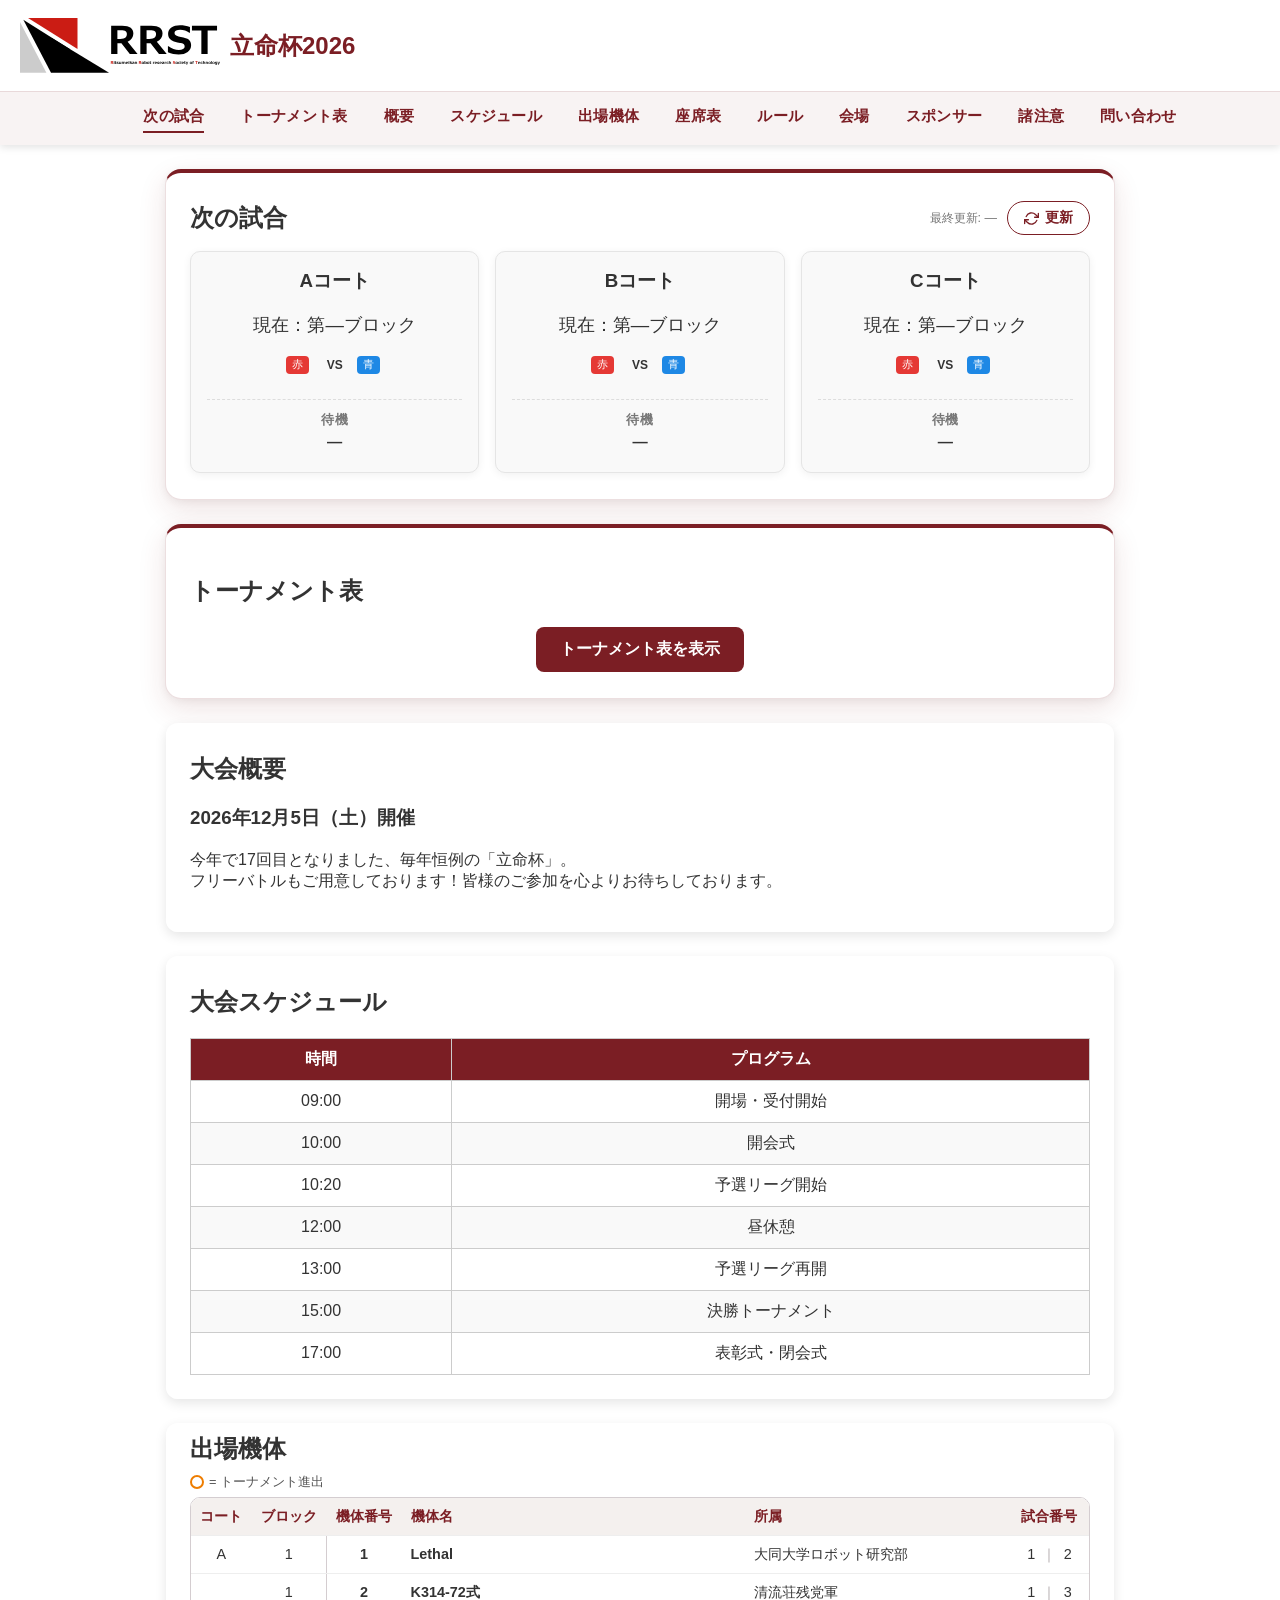
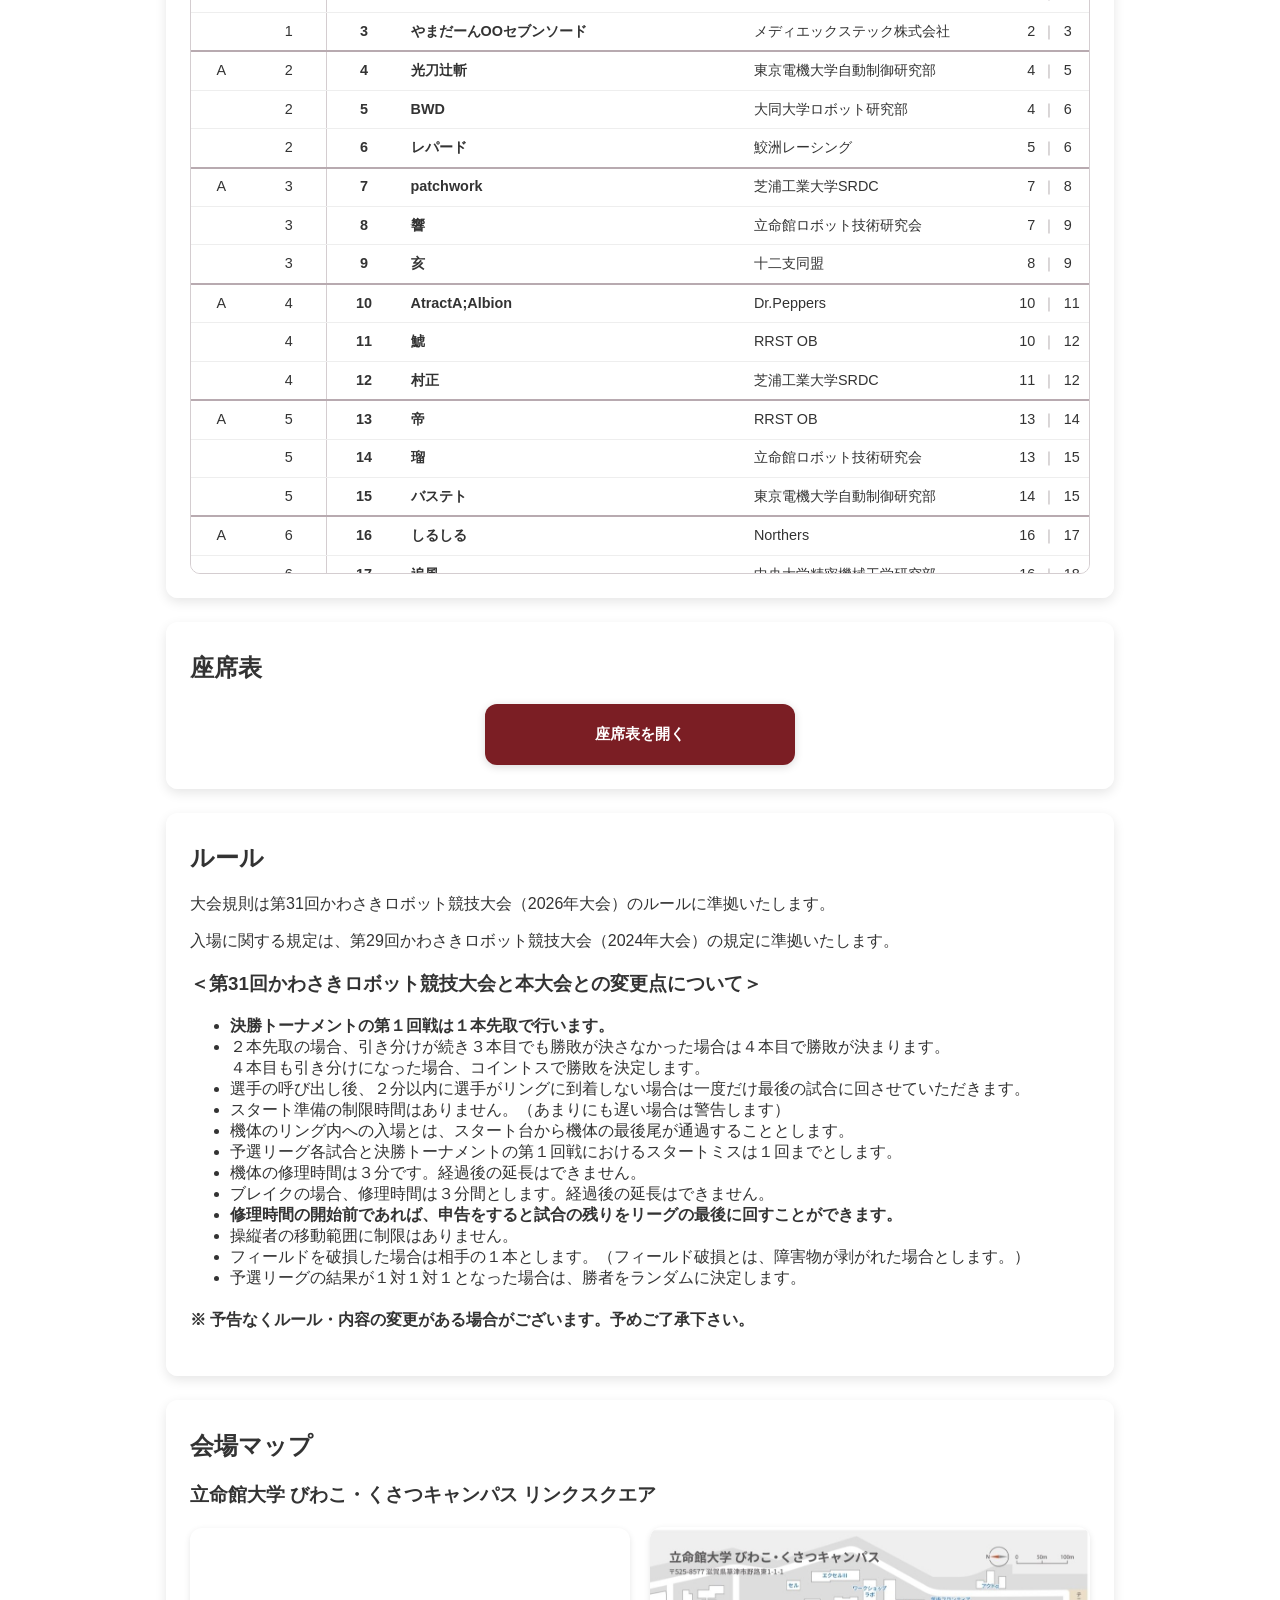
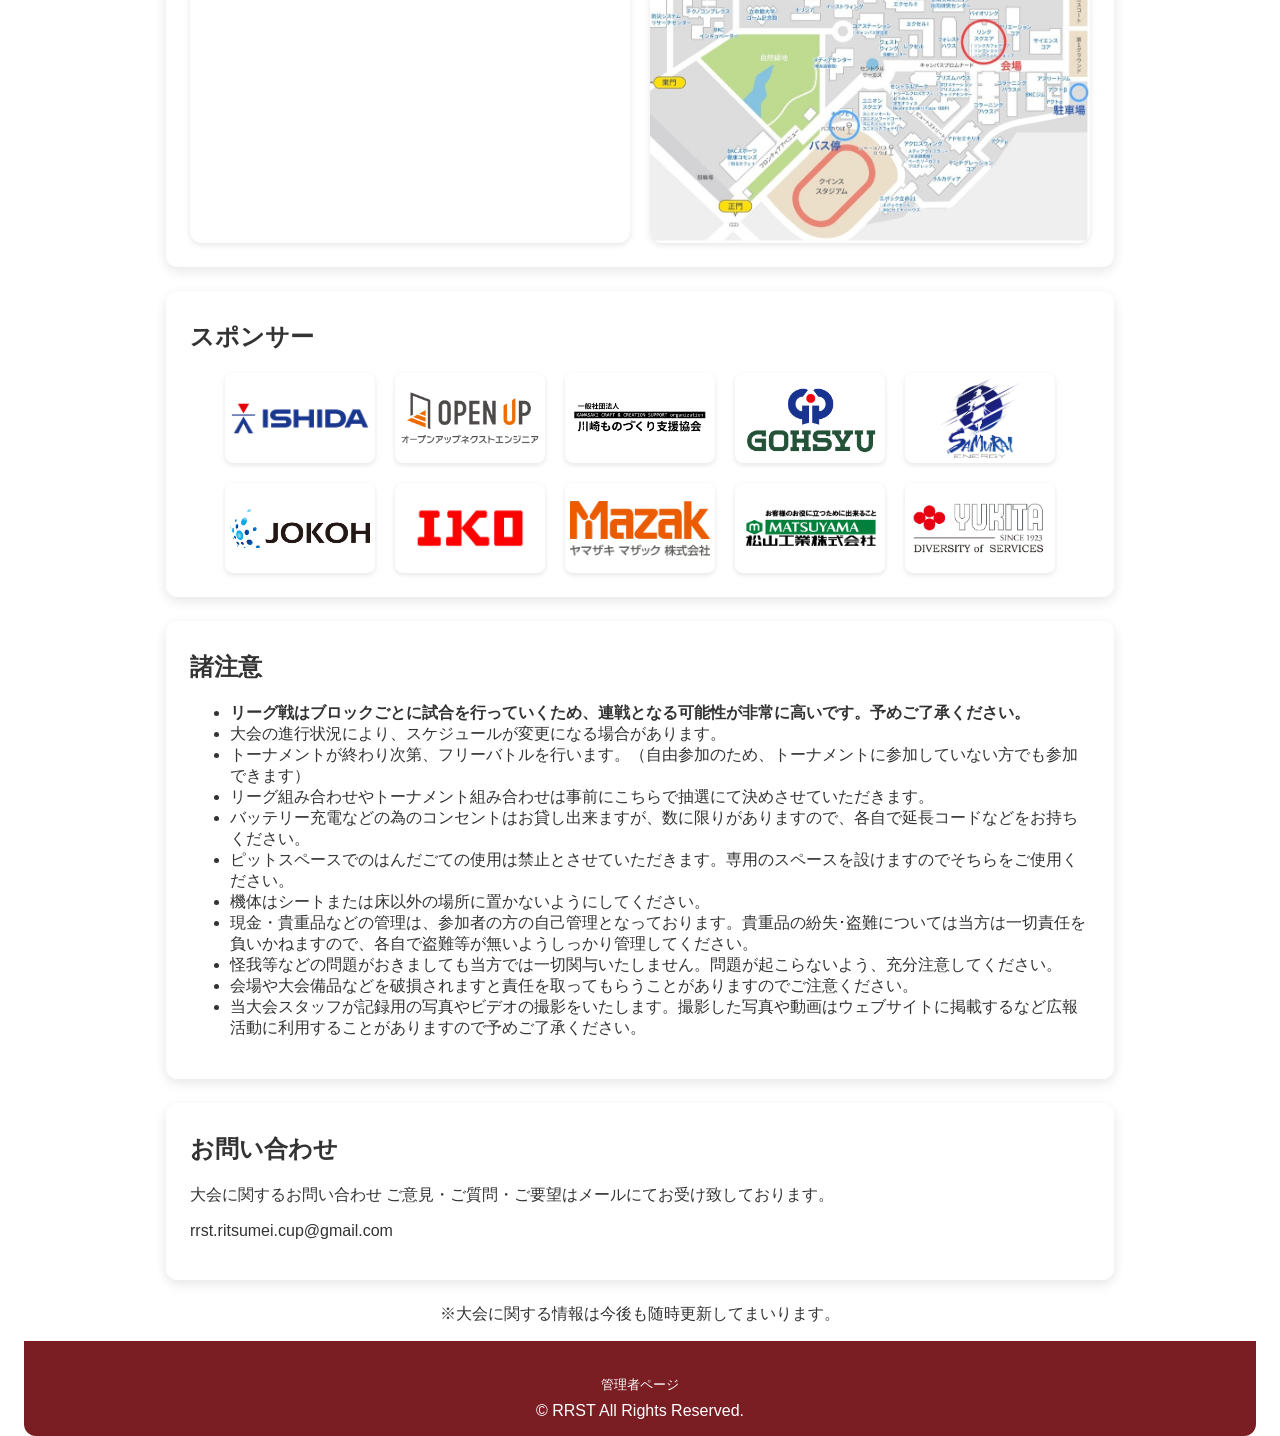
==== commit 86e9a4dd: "フォルダの整理とロゴの差し替え" ====
--- a/index.html
+++ b/index.html
@@ -43,7 +43,8 @@
     <button class="menu-toggle" aria-label="メニューを開く">☰</button>
     </div>
 
-    <div class="quick-nav" id="quick-nav">
+    <div class="quick-nav" id="quick-nav">      
+      <a href="#results" data-target="results" data-show-if="resultsPublished" style="display:none">結果発表</a>
       <a href="#entry" data-target="entry" data-show-if="entryOpen" style="display:none">応募</a>
       <a href="#next-match" data-target="next-match">次の試合</a>
       <a href="#tournament" data-target="tournament">トーナメント表</a>
@@ -55,6 +56,7 @@
     </div>
 
     <nav>
+      <a href="#results" data-show-if="resultsPublished" style="display:none">結果発表</a>
       <a href="#entry" data-show-if="entryOpen" style="display:none">応募</a>
       <a href="#next-match">次の試合</a>
       <a href="#tournament">トーナメント表</a>
@@ -71,6 +73,13 @@
   </header>
 
   <main>
+    <!-- 結果発表: 公開するかどうかと中身は、管理者ページの「大会設定」で切り替え・入力します(results.js が表示します) -->
+    <section id="results" class="card" data-show-if="resultsPublished" style="display:none">
+      <p class="results-thanks">第<span data-setting="edition">17</span>回立命杯は終了いたしました。<br>参加者の皆様、協賛していただきました企業・団体様、ありがとうございました。</p>
+      <div id="results-podium"></div>
+      <div id="results-awards"></div>
+    </section>
+
     <!-- 応募セクション: 表示するかどうかは、管理者ページの「大会設定」で決めます(settings.txt の entryOpen) -->
     <section id="entry" class="card" data-show-if="entryOpen" style="display:none">
       <h2>応募</h2>
@@ -187,7 +196,7 @@
       <h2>大会概要</h2>
       <h3><span data-setting="date-long">2026年12月5日（土）</span>開催</h3>
       <p>今年で<span data-setting="edition">17</span>回目となりました、毎年恒例の「立命杯」。
-      </br>フリーバトルもご用意しております！皆様のご参加を心よりお待ちしております。</p>
+      <br>フリーバトルもご用意しております！皆様のご参加を心よりお待ちしております。</p>
     </section>
 
     <!-- スケジュール -->
@@ -244,21 +253,7 @@
     <section id="documents" class="card">
       <h2>座席表</h2>
       <div class="document-links">
-        <!--
-        <a href="documents/リーグ表_Aリング.pdf" target="_blank" class="document-link">
-          <span class="icon">📄</span>
-          <span class="text">Aリーグ表を開く</span>
-        </a>
-        <a href="documents/リーグ表_Bリング.pdf" target="_blank" class="document-link">
-          <span class="icon">📄</span>
-          <span class="text">Bリーグ表を開く</span>
-        </a>
-        <a href="documents/リーグ表_Cリング.pdf" target="_blank" class="document-link">
-          <span class="icon">📄</span>
-          <span class="text">Cリーグ表を開く</span>
-        </a>
-        -->
-        <a href="documents/座席表.pdf" target="_blank" class="document-link">
+        <a href="seats.html" target="_blank" class="document-link">
           <span class="text">座席表を開く</span>
         </a>
       </div>
@@ -316,7 +311,7 @@
         <img src="image/logo4.gif" alt="スポンサー4">
         <img src="image/logo5.png" alt="スポンサー5">
         <img src="image/logo6.jpg" alt="スポンサー6">
-        <img src="image/logo7.webp" alt="スポンサー7">
+        <img src="image/logo7.png" alt="スポンサー7">
         <img src="image/logo8.avif" alt="スポンサー8">
         <img src="image/logo9.png" alt="スポンサー9">
         <img src="image/logo10.png" alt="スポンサー10">
@@ -356,9 +351,10 @@
   </footer>
 
   <!-- 末尾 -->
-  <script src="settings.js?v=20261125"></script>
-  <script src="script.js?v=20260920"></script>
-  <script src="entries.js?v=20261127"></script>
-  <script src="quicknav.js?v=20261122"></script>
+  <script src="js/settings.js?v=20261126"></script>
+  <script src="js/script.js?v=20260920"></script>
+  <script src="js/entries.js?v=20261127"></script>
+  <script src="js/results.js?v=20261128"></script>
+  <script src="js/quicknav.js?v=20261122"></script>
 </body>
 </html>
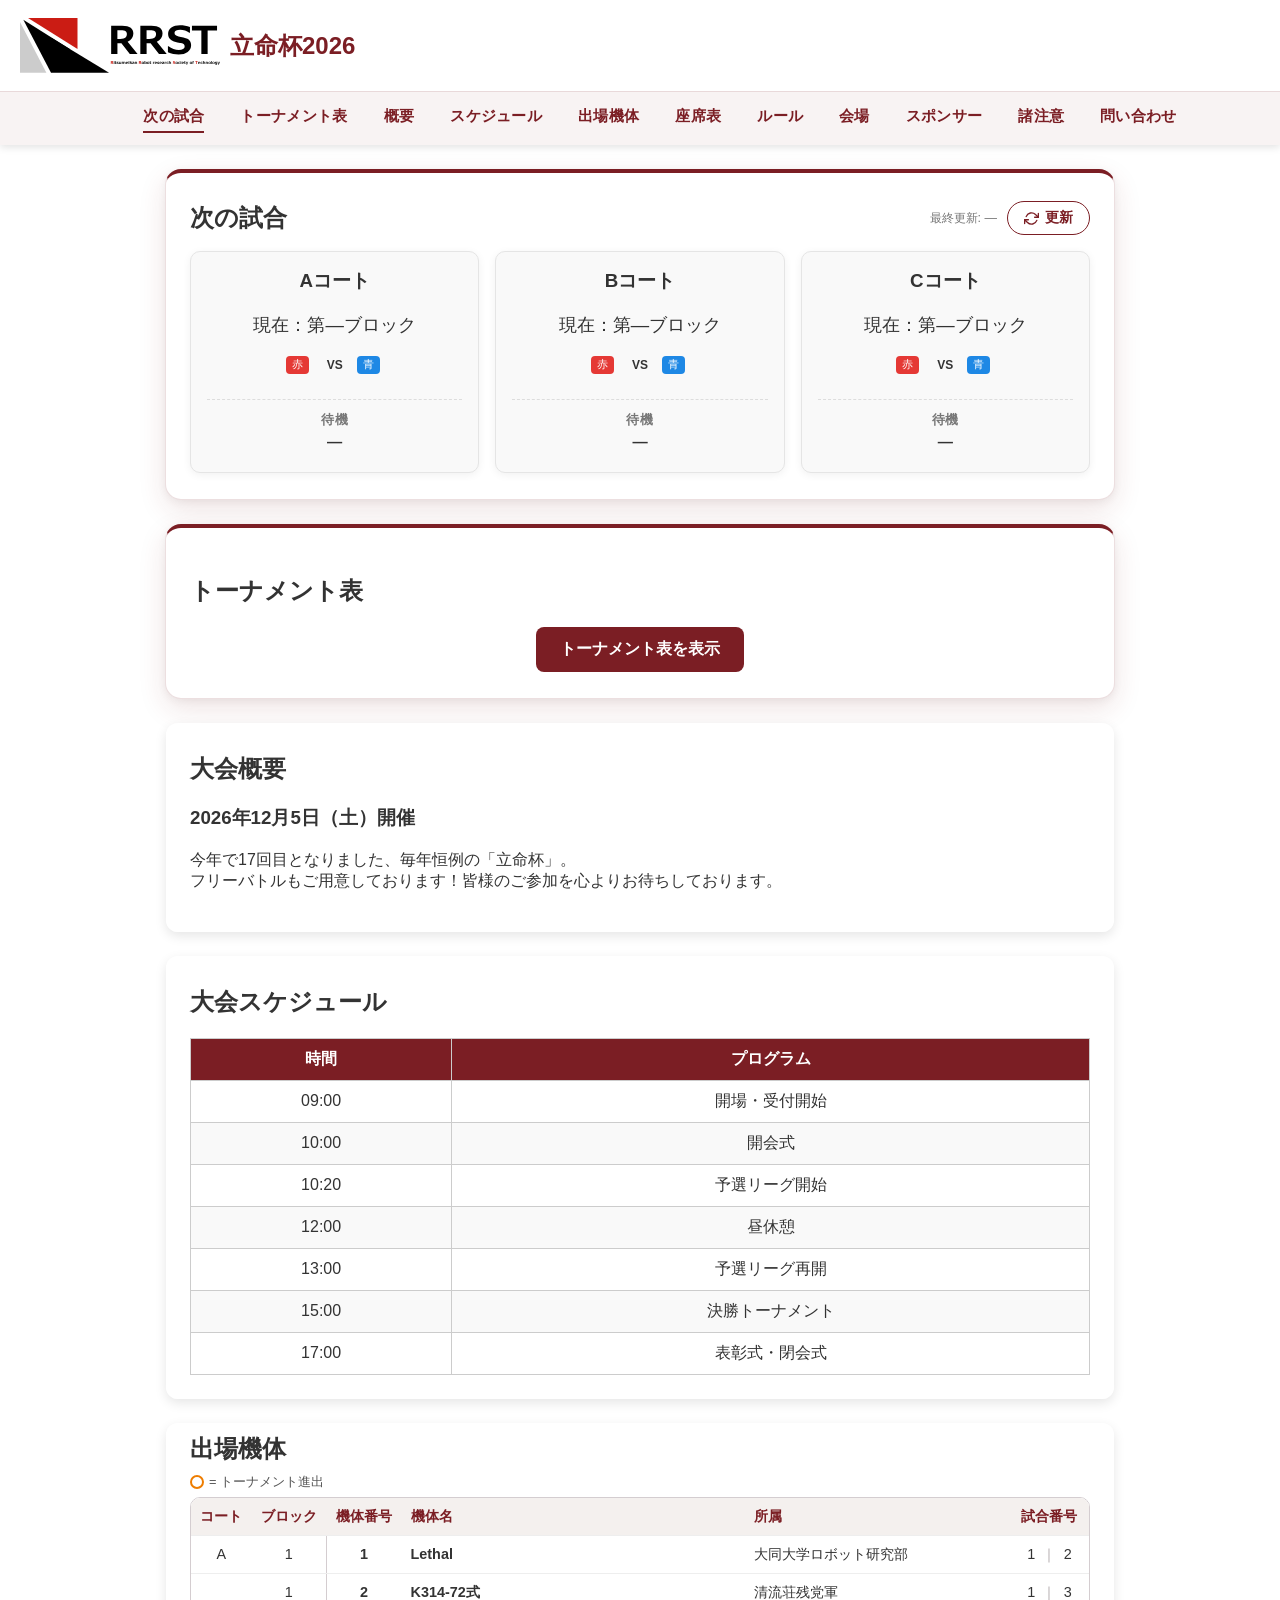
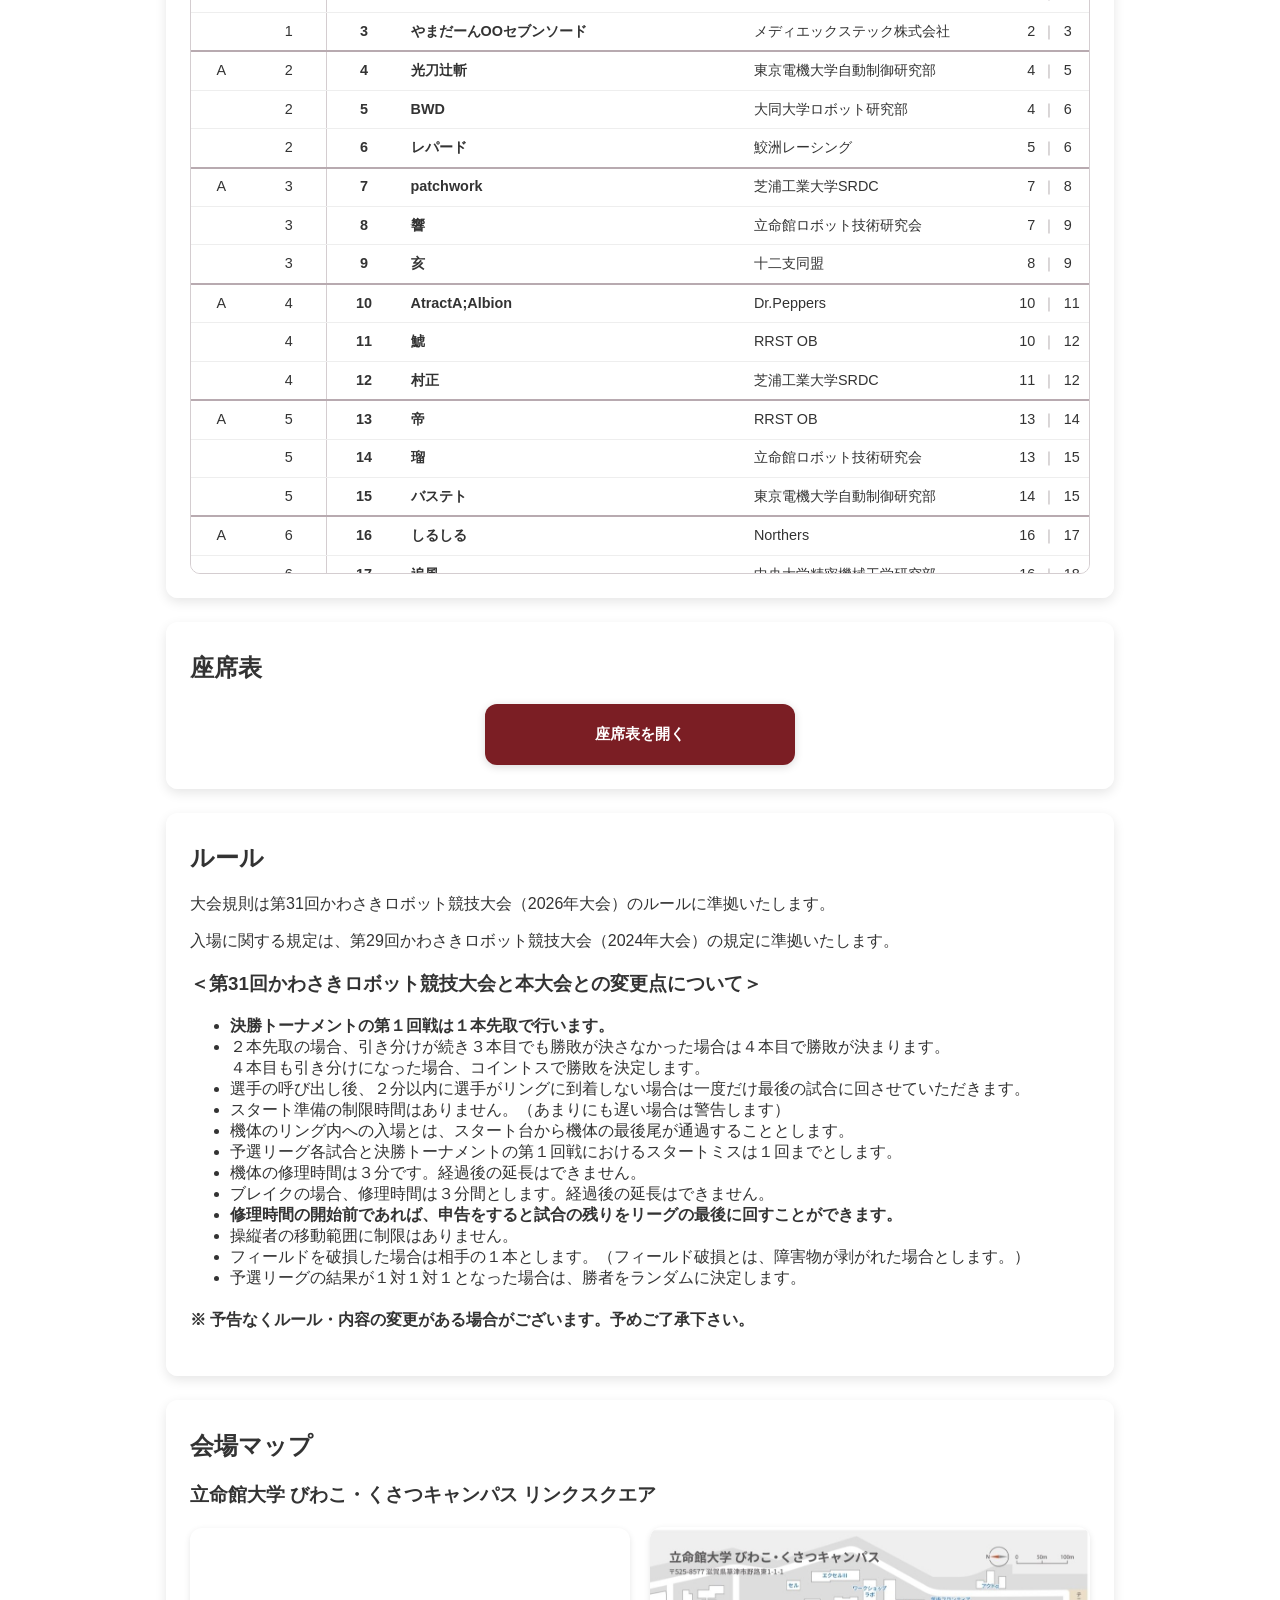
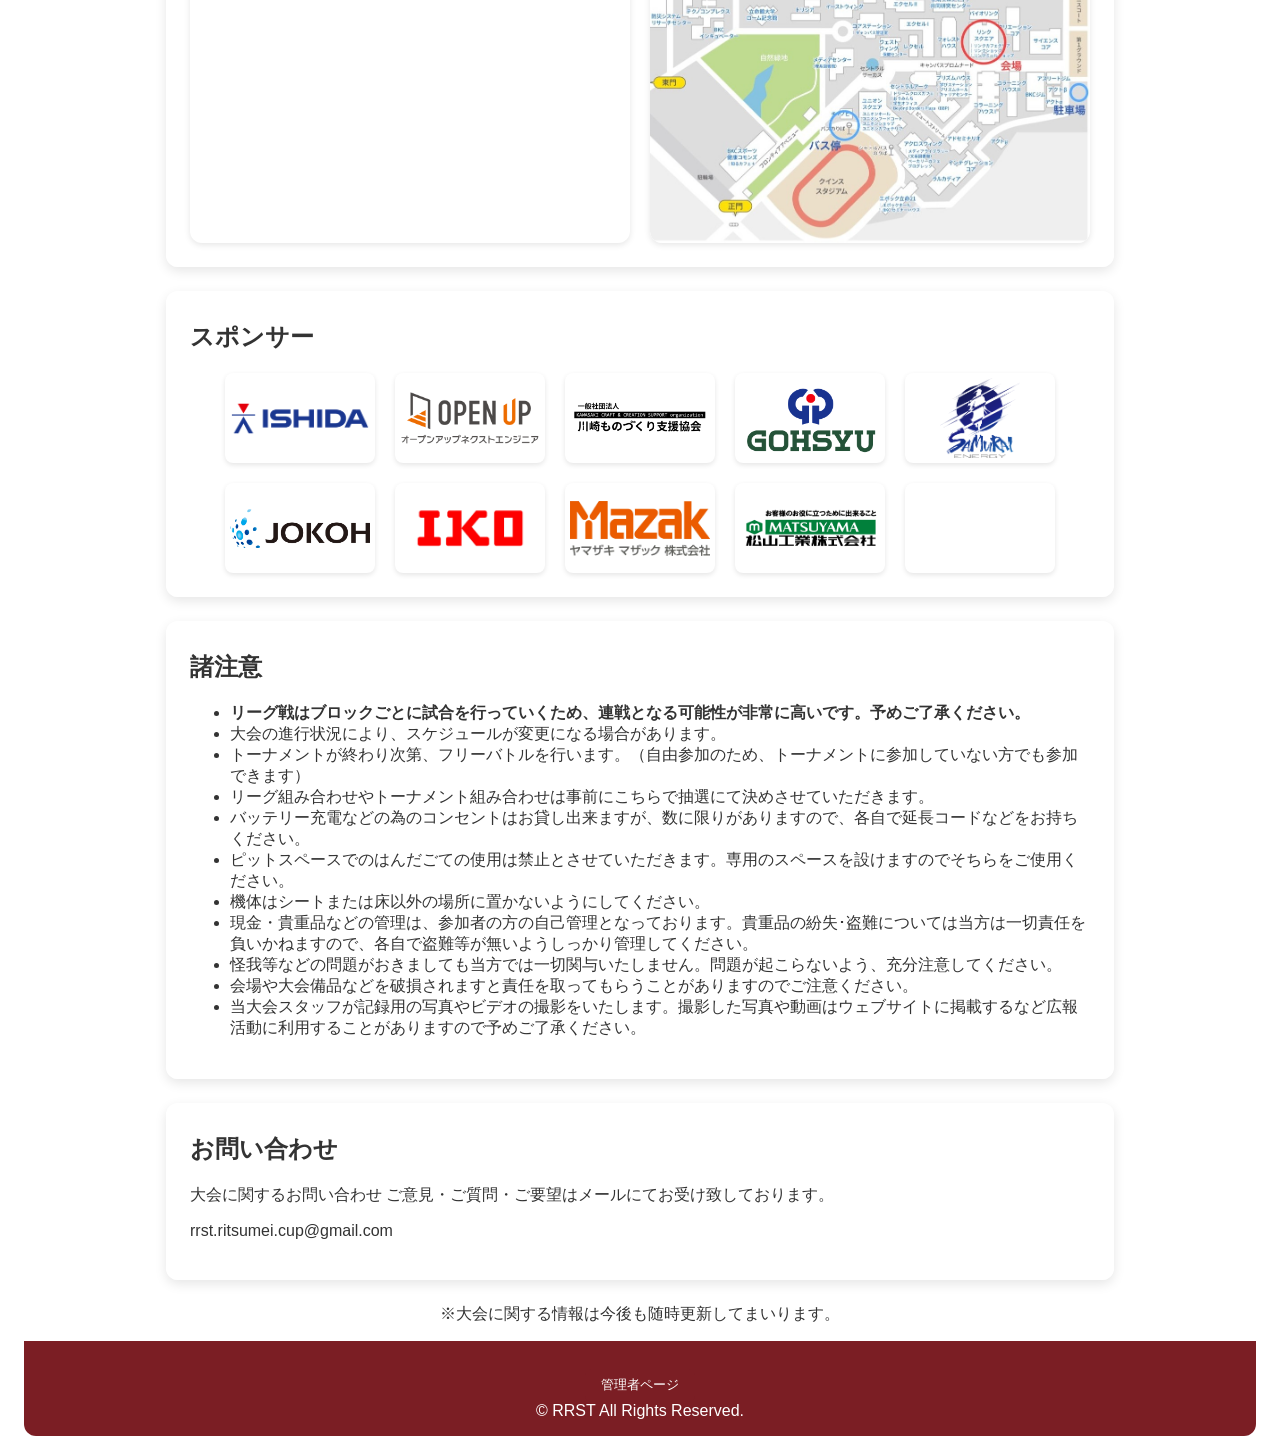
==== commit 4c1f8cf3: "フォルダに整理" ====
--- a/index.html
+++ b/index.html
@@ -296,7 +296,7 @@
         
         <!-- 会場写真 -->
         <div class="venue-photo">
-          <img src="image/map.jpg" alt="会場の様子">
+          <img src="image/map.jpg" alt="会場の様子" loading="lazy" decoding="async">
         </div>
       </div>
     </section>
@@ -305,16 +305,16 @@
     <section id="sponsors" class="card"> 
       <h2>スポンサー</h2>
       <div class="sponsor-logos">
-        <img src="image/logo1.png" alt="スポンサー1">
-        <img src="image/logo2.svg" alt="スポンサー2">
-        <img src="image/logo3.png" alt="スポンサー3">
-        <img src="image/logo4.gif" alt="スポンサー4">
-        <img src="image/logo5.png" alt="スポンサー5">
-        <img src="image/logo6.jpg" alt="スポンサー6">
-        <img src="image/logo7.png" alt="スポンサー7">
-        <img src="image/logo8.avif" alt="スポンサー8">
-        <img src="image/logo9.png" alt="スポンサー9">
-        <img src="image/logo10.png" alt="スポンサー10">
+        <img src="image/logo1.png" alt="スポンサー1" loading="lazy" decoding="async">
+        <img src="image/logo2.svg" alt="スポンサー2" loading="lazy" decoding="async">
+        <img src="image/logo3.png" alt="スポンサー3" loading="lazy" decoding="async">
+        <img src="image/logo4.gif" alt="スポンサー4" loading="lazy" decoding="async">
+        <img src="image/logo5.png" alt="スポンサー5" loading="lazy" decoding="async">
+        <img src="image/logo6.jpg" alt="スポンサー6" loading="lazy" decoding="async">
+        <img src="image/logo7.png" alt="スポンサー7" loading="lazy" decoding="async">
+        <img src="image/logo8.avif" alt="スポンサー8" loading="lazy" decoding="async">
+        <img src="image/logo9.png" alt="スポンサー9" loading="lazy" decoding="async">
+        <img src="image/logo10.png" alt="スポンサー10" loading="lazy" decoding="async">
       </div>
     </section>
 
